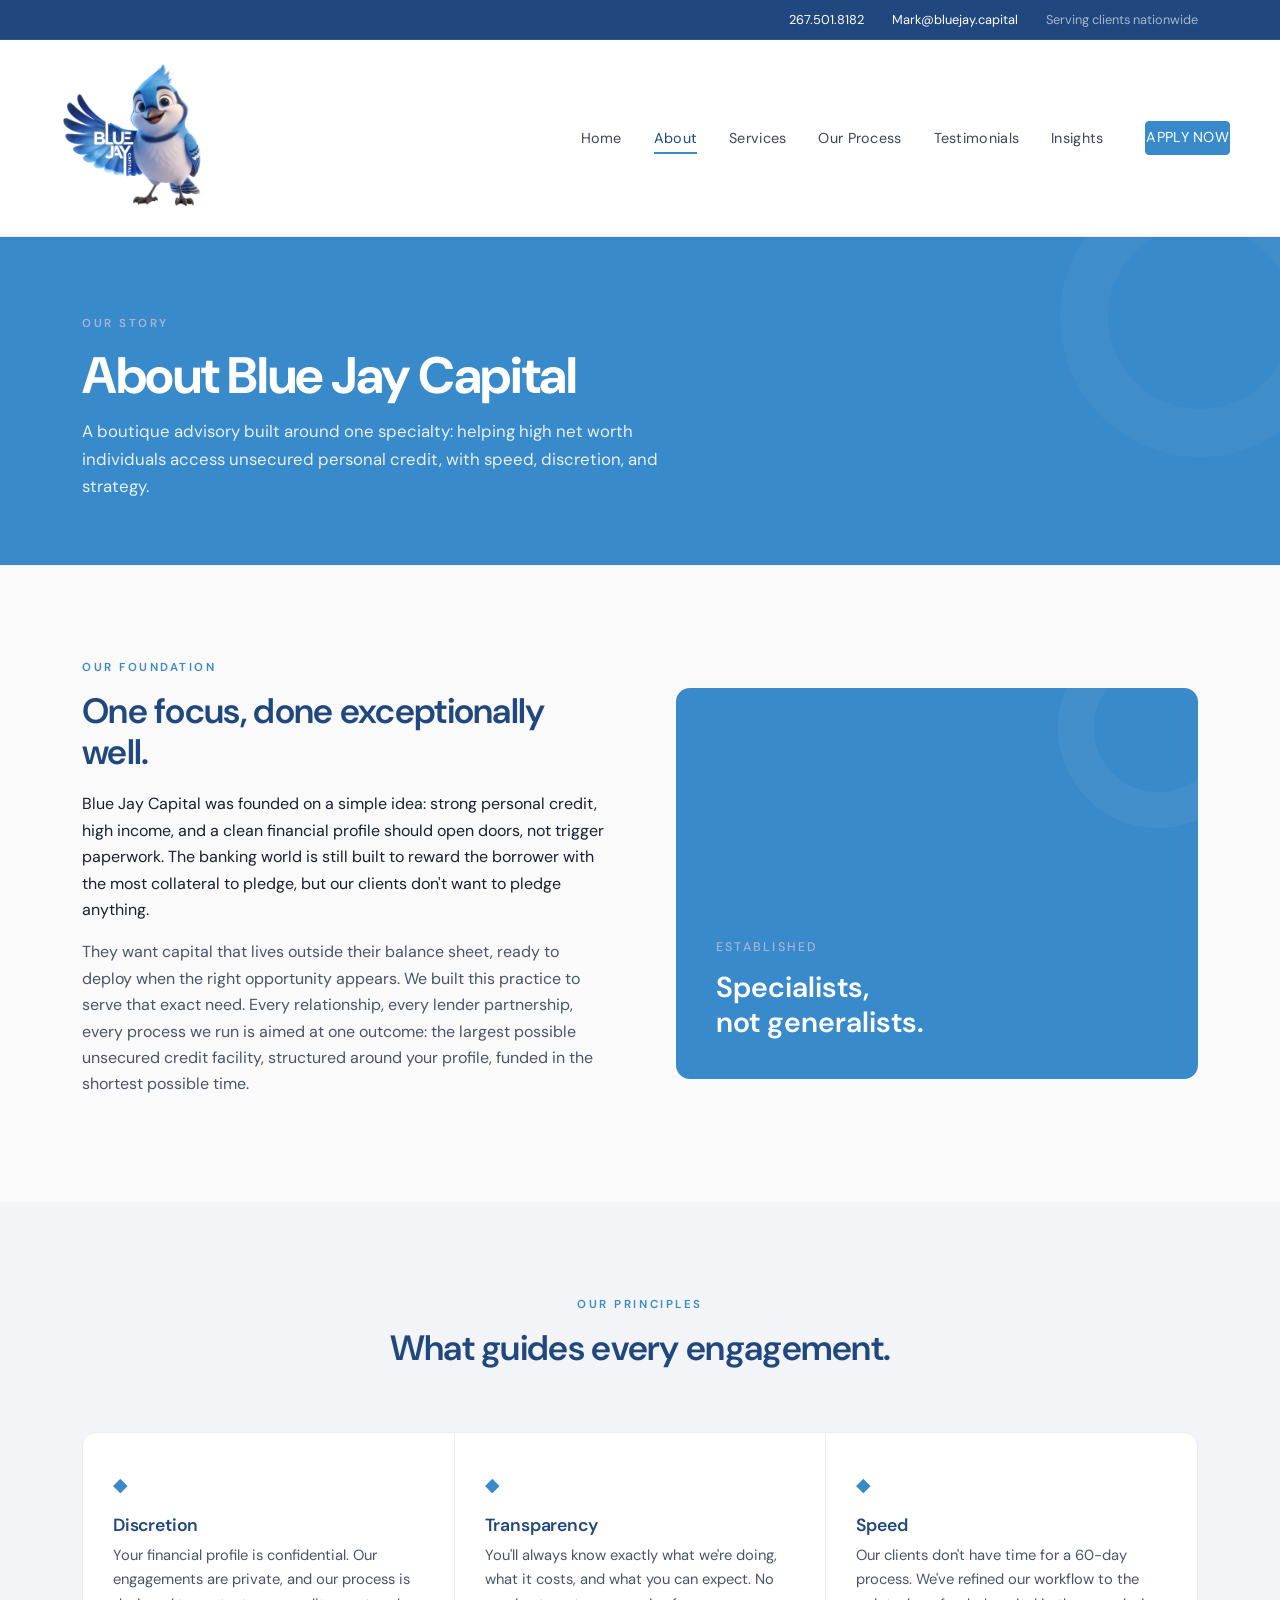
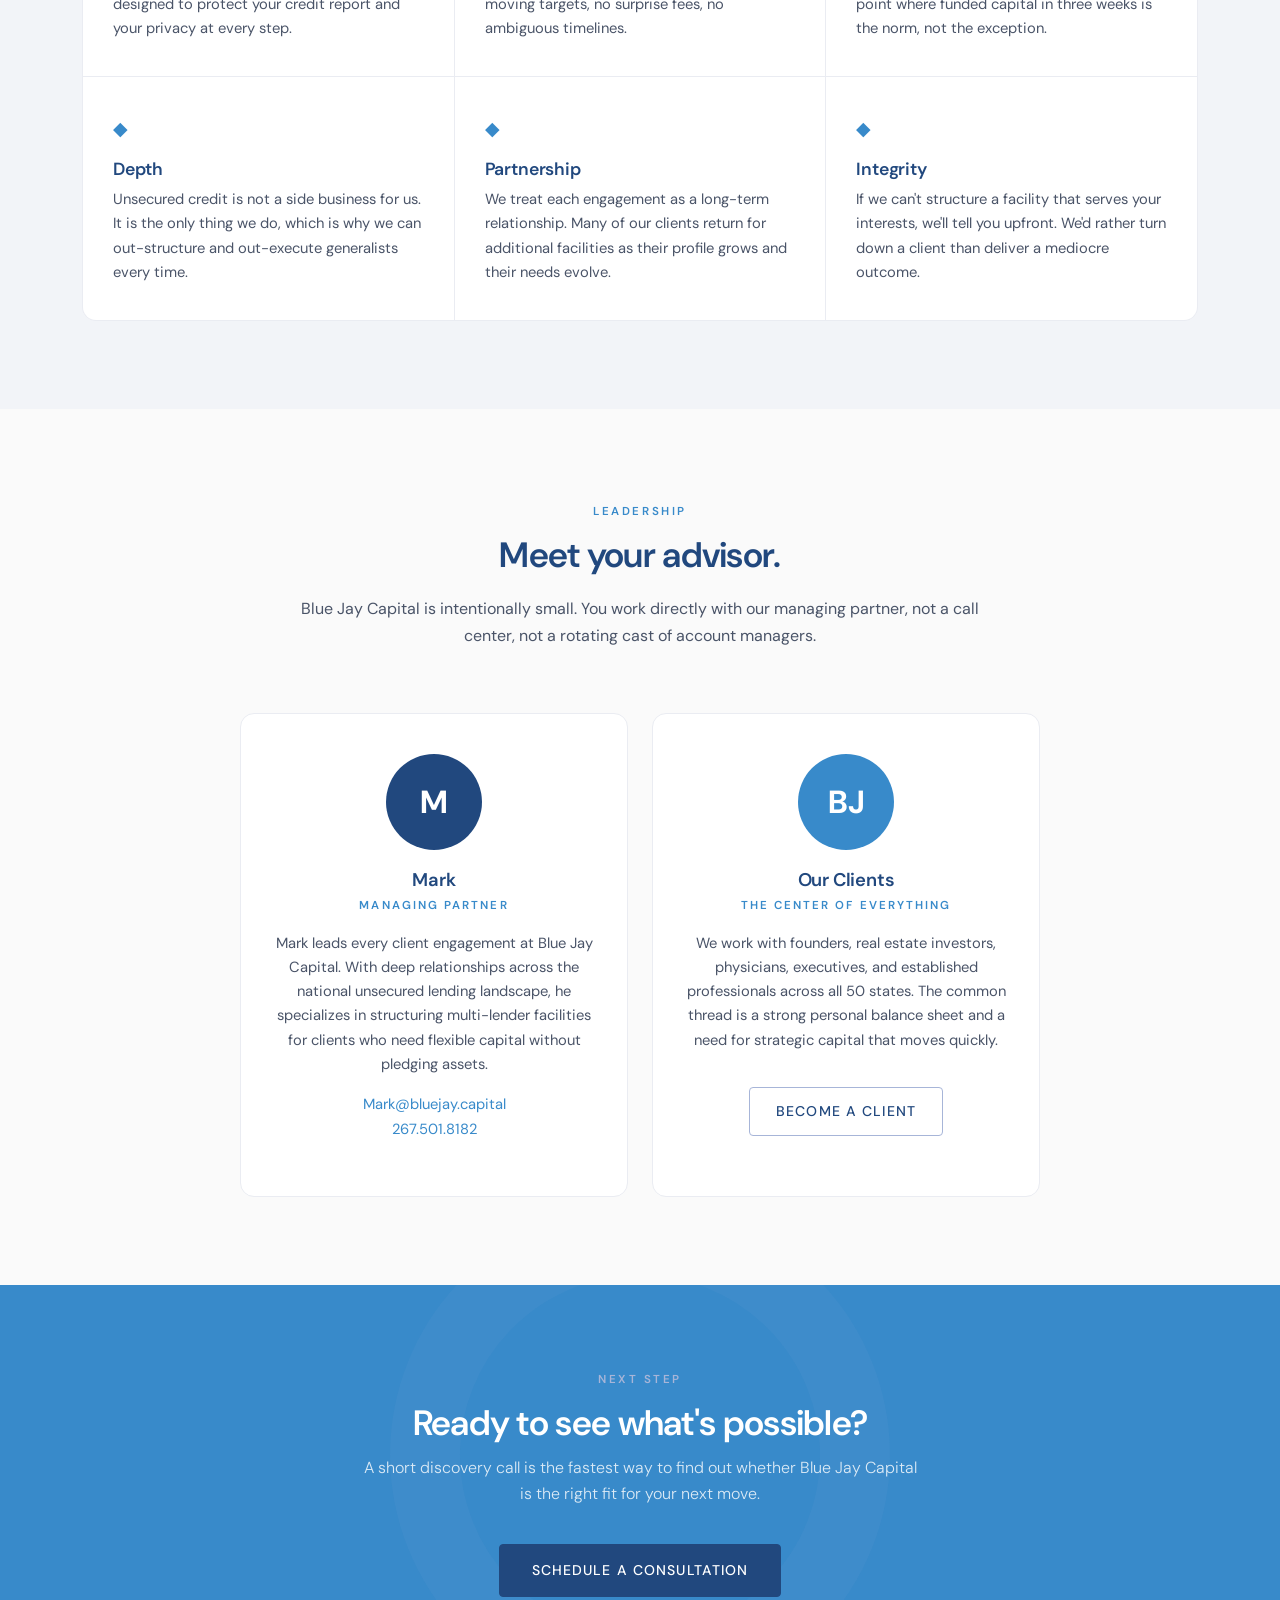
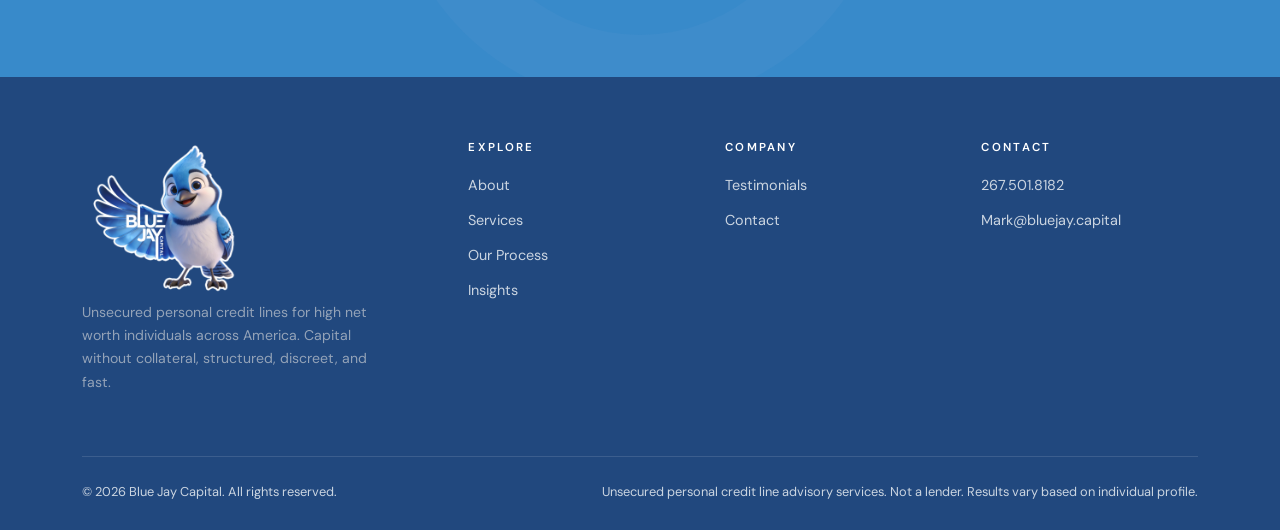
==== about.html @ 5b123236 "Add files via upload" ====
<!DOCTYPE html>
<html lang="en">
<head>
  <meta charset="UTF-8" />
  <meta name="viewport" content="width=device-width, initial-scale=1.0" />
  <title>About Blue Jay Capital | Unsecured Credit Line Specialists</title>
  <meta name="description" content="Blue Jay Capital is a boutique advisory focused exclusively on helping high net worth individuals access unsecured personal credit lines across America." />
  <link href="https://fonts.googleapis.com/css2?family=DM+Sans:wght@300;400;500;600;700&display=swap" rel="stylesheet" />
  <link rel="stylesheet" href="css/styles.css" />
</head>
<body>

  <div class="topbar">
    <div class="container">
      <a href="tel:+12675018182">267.501.8182</a>
      <a href="mailto:Mark@bluejay.capital">Mark@bluejay.capital</a>
      <span>Serving clients nationwide</span>
    </div>
  </div>

  <header class="site-header">
    <div class="container nav-wrap">
      <a class="brand" href="index.html" aria-label="Blue Jay Capital home">
        <img src="images/logo.svg" alt="Blue Jay Capital" style="height:160px; width:auto;" />
      </a>
      <button class="nav-toggle" aria-label="Toggle menu" aria-controls="nav-links" aria-expanded="false">
        <span></span><span></span><span></span>
      </button>
      <ul class="nav-links" id="nav-links">
        <li><a href="index.html">Home</a></li>
        <li><a href="about.html">About</a></li>
        <li><a href="services.html">Services</a></li>
        <li><a href="process.html">Our Process</a></li>
        <li><a href="testimonials.html">Testimonials</a></li>
        <li><a href="insights.html">Insights</a></li>
        <li class="nav-cta"><a href="contact.html" class="btn btn-primary">Apply Now</a></li>
      </ul>
    </div>
  </header>

  <section class="page-hero">
    <div class="container">
      <div class="page-hero-inner">
        <span class="eyebrow" style="color:var(--blue-pale);">Our Story</span>
        <h1>About Blue Jay Capital</h1>
        <p>A boutique advisory built around one specialty: helping high net worth individuals access unsecured personal credit, with speed, discretion, and strategy.</p>
      </div>
    </div>
  </section>

  <!-- STORY -->
  <section>
    <div class="container">
      <div class="split reveal">
        <div>
          <span class="eyebrow">Our Foundation</span>
          <h2>One focus, done exceptionally well.</h2>
          <p>Blue Jay Capital was founded on a simple idea: strong personal credit, high income, and a clean financial profile should open doors, not trigger paperwork. The banking world is still built to reward the borrower with the most collateral to pledge, but our clients don't want to pledge anything.</p>
          <p style="color:var(--text-soft);">They want capital that lives outside their balance sheet, ready to deploy when the right opportunity appears. We built this practice to serve that exact need. Every relationship, every lender partnership, every process we run is aimed at one outcome: the largest possible unsecured credit facility, structured around your profile, funded in the shortest possible time.</p>
        </div>
        <div class="feature-panel">
          <span class="feature-panel-sub">Established</span>
          <span class="feature-panel-label">Specialists,<br/>not generalists.</span>
        </div>
      </div>
    </div>
  </section>

  <!-- PRINCIPLES -->
  <section class="bg-soft">
    <div class="container">
      <div class="section-head reveal">
        <span class="eyebrow">Our Principles</span>
        <h2>What guides every engagement.</h2>
      </div>
      <div class="principles reveal">
        <div class="principle">
          <span class="principle-icon">◆</span>
          <h3>Discretion</h3>
          <p>Your financial profile is confidential. Our engagements are private, and our process is designed to protect your credit report and your privacy at every step.</p>
        </div>
        <div class="principle">
          <span class="principle-icon">◆</span>
          <h3>Transparency</h3>
          <p>You'll always know exactly what we're doing, what it costs, and what you can expect. No moving targets, no surprise fees, no ambiguous timelines.</p>
        </div>
        <div class="principle">
          <span class="principle-icon">◆</span>
          <h3>Speed</h3>
          <p>Our clients don't have time for a 60-day process. We've refined our workflow to the point where funded capital in three weeks is the norm, not the exception.</p>
        </div>
        <div class="principle">
          <span class="principle-icon">◆</span>
          <h3>Depth</h3>
          <p>Unsecured credit is not a side business for us. It is the only thing we do, which is why we can out-structure and out-execute generalists every time.</p>
        </div>
        <div class="principle">
          <span class="principle-icon">◆</span>
          <h3>Partnership</h3>
          <p>We treat each engagement as a long-term relationship. Many of our clients return for additional facilities as their profile grows and their needs evolve.</p>
        </div>
        <div class="principle">
          <span class="principle-icon">◆</span>
          <h3>Integrity</h3>
          <p>If we can't structure a facility that serves your interests, we'll tell you upfront. We'd rather turn down a client than deliver a mediocre outcome.</p>
        </div>
      </div>
    </div>
  </section>

  <!-- LEADERSHIP -->
  <section>
    <div class="container">
      <div class="section-head reveal">
        <span class="eyebrow">Leadership</span>
        <h2>Meet your advisor.</h2>
        <p>Blue Jay Capital is intentionally small. You work directly with our managing partner, not a call center, not a rotating cast of account managers.</p>
      </div>
      <div class="grid grid-2 reveal" style="max-width: 800px; margin: 0 auto;">
        <div class="team-card">
          <div class="avatar">M</div>
          <h3>Mark</h3>
          <span class="title">Managing Partner</span>
          <p>Mark leads every client engagement at Blue Jay Capital. With deep relationships across the national unsecured lending landscape, he specializes in structuring multi-lender facilities for clients who need flexible capital without pledging assets.</p>
          <p style="margin-top: 16px;"><a href="mailto:Mark@bluejay.capital">Mark@bluejay.capital</a><br /><a href="tel:+12675018182">267.501.8182</a></p>
        </div>
        <div class="team-card">
          <div class="avatar" style="background: var(--blue-mid);">BJ</div>
          <h3>Our Clients</h3>
          <span class="title">The Center of Everything</span>
          <p>We work with founders, real estate investors, physicians, executives, and established professionals across all 50 states. The common thread is a strong personal balance sheet and a need for strategic capital that moves quickly.</p>
          <p style="margin-top: auto; padding-top: 20px;"><a href="contact.html" class="btn btn-outline">Become a Client</a></p>
        </div>
      </div>
    </div>
  </section>

  <section class="cta-banner">
    <div class="cta-banner-inner">
      <span class="eyebrow" style="color: var(--blue-pale);">Next Step</span>
      <h2>Ready to see what's possible?</h2>
      <p>A short discovery call is the fastest way to find out whether Blue Jay Capital is the right fit for your next move.</p>
      <a href="contact.html" class="btn btn-primary">Schedule a Consultation</a>
    </div>
  </section>

  <footer class="site-footer">
    <div class="container">
      <div class="footer-grid">
        <div class="footer-brand">
          <a class="brand" href="index.html">
            <img src="images/logo.svg" alt="Blue Jay Capital" style="height:160px; width:auto;" />
          </a>
          <p>Unsecured personal credit lines for high net worth individuals across America. Capital without collateral, structured, discreet, and fast.</p>
        </div>
        <div><h4>Explore</h4><ul><li><a href="about.html">About</a></li><li><a href="services.html">Services</a></li><li><a href="process.html">Our Process</a></li><li><a href="insights.html">Insights</a></li></ul></div>
        <div><h4>Company</h4><ul><li><a href="testimonials.html">Testimonials</a></li><li><a href="contact.html">Contact</a></li></ul></div>
        <div><h4>Contact</h4><ul><li><a href="tel:+12675018182">267.501.8182</a></li><li><a href="mailto:Mark@bluejay.capital">Mark@bluejay.capital</a></li></ul></div>
      </div>
      <div class="footer-bottom">
        <span>&copy; <span id="year">2026</span> Blue Jay Capital. All rights reserved.</span>
        <span>Unsecured personal credit line advisory services. Not a lender. Results vary based on individual profile.</span>
      </div>
    </div>
  </footer>

  <script src="js/main.js"></script>
</body>
</html>
---- css/styles.css ----
/* ==========================================================================
   Blue Jay Capital — Site Stylesheet
   Palette: #388aca · #21487e · #a7b5d8 · #635a6c · #c7b7ba
   Aesthetic: Refined & understated, no gradients, quiet authority
   ========================================================================== */

@import url('https://fonts.googleapis.com/css2?family=DM+Sans:wght@300;400;500;600;700&display=swap');

:root {
  --blue-mid:    #388aca;
  --blue-deep:   #21487e;
  --blue-pale:   #a7b5d8;
  --plum:        #635a6c;
  --blush:       #c7b7ba;

  /* functional roles */
  --bg:          #fafafa;
  --bg-soft:     #f2f4f8;
  --bg-rule:     #e8ecf3;
  --surface:     #ffffff;
  --navy:        #21487e;
  --text:        #1a1f2e;
  --text-mid:    #3d4455;
  --text-soft:   #4a5468;
  --text-pale:   #8f8696;
  --border:      #dde2ec;
  --border-soft: #eaecf2;

  --radius-sm:   4px;
  --radius:      8px;
  --radius-lg:   14px;

  --shadow-xs:   0 1px 3px rgba(33,72,126,0.06);
  --shadow-sm:   0 2px 8px rgba(33,72,126,0.08);
  --shadow-md:   0 8px 28px rgba(33,72,126,0.11);
  --shadow-lg:   0 20px 60px rgba(33,72,126,0.13);

  --max:         1180px;
  --font-head:   'DM Sans', 'Helvetica Neue', Arial, sans-serif;
  --font-body:   'DM Sans', 'Helvetica Neue', Arial, sans-serif;

  --transition:  0.22s ease;
}

/* ---------- Reset & Base ---------- */
*, *::before, *::after { box-sizing: border-box; }

html { scroll-behavior: smooth; font-size: 16px; }

body {
  margin: 0;
  font-family: var(--font-body);
  color: var(--text);
  background: var(--bg);
  line-height: 1.65;
  -webkit-font-smoothing: antialiased;
}

img { max-width: 100%; display: block; }

a {
  color: var(--blue-mid);
  text-decoration: none;
  transition: color var(--transition);
}
a:hover { color: var(--blue-deep); }

h1, h2, h3, h4 {
  font-family: var(--font-head);
  color: var(--navy);
  line-height: 1.15;
  margin: 0 0 .55em;
  letter-spacing: -0.01em;
  font-weight: 600;
}

h1 { font-size: clamp(2rem, 4.2vw, 3.2rem); font-weight: 700; letter-spacing: -0.025em; }
h2 { font-size: clamp(1.5rem, 2.8vw, 2.2rem); letter-spacing: -0.02em; }
h3 { font-size: 1.15rem; font-weight: 600; }
h4 { font-size: 1rem; font-weight: 600; }

p { margin: 0 0 1em; }

.container {
  max-width: var(--max);
  margin: 0 auto;
  padding: 0 32px;
}

/* ---------- Brand logo ---------- */
.brand {
  display: flex;
  align-items: center;
  text-decoration: none;
  flex-shrink: 0;
}
.brand img {
  display: block;
  height: 160px;
  width: auto;
}

/* ---------- Buttons ---------- */
.btn {
  display: inline-flex;
  align-items: center;
  gap: 8px;
  padding: 12px 26px;
  border-radius: var(--radius-sm);
  font-family: var(--font-body);
  font-weight: 500;
  font-size: 0.88rem;
  letter-spacing: 0.08em;
  text-transform: uppercase;
  cursor: pointer;
  transition: all var(--transition);
  border: 1.5px solid transparent;
  white-space: nowrap;
}

.btn-primary {
  background: var(--blue-mid);
  color: #ffffff !important;
  border-color: var(--blue-mid);
  padding: 14px 32px;
}
.btn-primary:hover {
  background: var(--blue-deep);
  border-color: var(--blue-deep);
  color: #ffffff !important;
  transform: translateY(-1px);
  box-shadow: var(--shadow-md);
}

.btn-ghost {
  background: transparent;
  color: #fff;
  border-color: rgba(255,255,255,0.45);
}
.btn-ghost:hover {
  background: rgba(255,255,255,0.1);
  border-color: rgba(255,255,255,0.8);
  color: #fff;
}

.btn-outline {
  background: transparent;
  color: var(--blue-deep);
  border-color: var(--blue-pale);
}
.btn-outline:hover {
  background: var(--blue-deep);
  border-color: var(--blue-deep);
  color: #fff;
  box-shadow: var(--shadow-sm);
}

.btn-muted {
  background: var(--bg-soft);
  color: var(--text-mid);
  border-color: var(--border);
}
.btn-muted:hover {
  background: var(--border);
  color: var(--navy);
}

/* ---------- Eyebrow ---------- */
.eyebrow {
  display: inline-block;
  font-family: var(--font-body);
  font-size: 0.72rem;
  font-weight: 600;
  letter-spacing: 0.22em;
  text-transform: uppercase;
  color: var(--blue-mid);
  margin-bottom: 14px;
}

/* ---------- Top bar ---------- */
.topbar {
  background: var(--blue-deep);
  color: var(--blue-pale);
  font-size: 0.8rem;
  padding: 9px 0;
  border-bottom: 1px solid rgba(255,255,255,0.08);
}
.topbar .container {
  display: flex;
  justify-content: flex-end;
  gap: 28px;
  flex-wrap: wrap;
  align-items: center;
}
.topbar a { color: #ffffff; transition: color var(--transition); }
.topbar a:hover { color: var(--blue-pale); }
.topbar span { color: rgba(255,255,255,0.6); }

/* ---------- Header / Nav ---------- */
.site-header {
  position: sticky;
  top: 0;
  z-index: 100;
  background: var(--surface);
  border-bottom: 1px solid var(--border-soft);
  box-shadow: var(--shadow-xs);
}

.nav-wrap {
  display: flex;
  align-items: center;
  justify-content: space-between;
  padding: 18px 0;
}

.nav-links {
  display: flex;
  align-items: center;
  gap: 32px;
  list-style: none;
  padding: 0;
  margin: 0;
}

.nav-links a {
  color: var(--text-mid);
  font-family: var(--font-body);
  font-weight: 400;
  font-size: 0.9rem;
  letter-spacing: 0.02em;
  padding: 4px 0;
  position: relative;
  transition: color var(--transition);
}
.nav-links a::after {
  content: '';
  position: absolute;
  left: 0; right: 0; bottom: -3px;
  height: 1.5px;
  background: var(--blue-mid);
  transform: scaleX(0);
  transform-origin: left;
  transition: transform var(--transition);
}
.nav-links a:hover,
.nav-links a.active { color: var(--navy); }
.nav-links a:hover::after,
.nav-links a.active::after { transform: scaleX(1); }

.nav-cta { margin-left: 10px; }
.nav-cta .btn-primary,
.nav-cta .btn-primary:hover,
.nav-cta .btn-primary:visited,
.nav-cta .btn-primary:active {
  color: #ffffff !important;
}

.nav-toggle {
  display: none;
  background: none;
  border: 0;
  cursor: pointer;
  padding: 8px;
}
.nav-toggle span {
  display: block;
  width: 24px;
  height: 1.5px;
  background: var(--navy);
  margin: 6px 0;
  transition: transform var(--transition), opacity var(--transition);
}

/* ---------- Hero ---------- */
.hero {
  background: var(--blue-mid);
  color: #fff;
  padding: 120px 0 140px;
  position: relative;
  overflow: hidden;
}

/* Subtle geometric accent — no gradient */
.hero::before {
  content: '';
  position: absolute;
  top: -80px; right: -80px;
  width: 420px; height: 420px;
  border: 60px solid rgba(167,181,216,0.06);
  border-radius: 50%;
  pointer-events: none;
}
.hero::after {
  content: '';
  position: absolute;
  bottom: -100px; right: 200px;
  width: 240px; height: 240px;
  border: 40px solid rgba(167,181,216,0.05);
  border-radius: 50%;
  pointer-events: none;
}

.hero-inner {
  position: relative;
  z-index: 1;
  max-width: 760px;
}

.hero-eyebrow {
  display: inline-flex;
  align-items: center;
  gap: 10px;
  font-family: var(--font-body);
  font-size: 0.72rem;
  font-weight: 600;
  letter-spacing: 0.22em;
  text-transform: uppercase;
  color: var(--blue-pale);
  margin-bottom: 28px;
}
.hero-eyebrow::before {
  content: '';
  display: block;
  width: 24px;
  height: 1px;
  background: var(--blue-pale);
}

.hero h1 {
  color: #fff;
  margin-bottom: 24px;
  max-width: 680px;
}

.hero .lead {
  font-size: 1.1rem;
  color: rgba(255,255,255,0.92);
  max-width: 580px;
  line-height: 1.7;
  margin-bottom: 44px;
  font-weight: 400;
}

.hero-ctas { display: flex; gap: 14px; flex-wrap: wrap; }

/* ---------- Page Hero (inner pages) ---------- */
.page-hero {
  background: var(--blue-mid);
  color: #fff;
  padding: 72px 0 64px;
  position: relative;
  overflow: hidden;
}
.page-hero::before {
  content: '';
  position: absolute;
  top: -60px; right: -60px;
  width: 280px; height: 280px;
  border: 48px solid rgba(167,181,216,0.07);
  border-radius: 50%;
  pointer-events: none;
}
.page-hero-inner { position: relative; z-index: 1; }
.page-hero h1 { color: #fff; margin-bottom: 12px; }
.page-hero p {
  color: rgba(255,255,255,0.88);
  max-width: 620px;
  margin: 0;
  font-size: 1.05rem;
  font-weight: 400;
}

/* ---------- Sections ---------- */
section { padding: 88px 0; }

.section-head {
  max-width: 680px;
  margin: 0 auto 64px;
  text-align: center;
}
.section-head p {
  color: var(--text-soft);
  font-size: 1rem;
  line-height: 1.7;
  margin-top: 14px;
  margin-bottom: 0;
}

.bg-soft { background: var(--bg-soft); }
.bg-rule { background: var(--bg-rule); }

/* navy section */
.bg-navy {
  background: var(--navy);
}
.bg-navy h2, .bg-navy h3 { color: #fff; }
.bg-navy p { color: var(--blue-pale); }

/* ---------- Divider ---------- */
.divider {
  width: 48px;
  height: 2px;
  background: var(--blue-mid);
  margin: 20px auto 0;
}
.divider-left { margin-left: 0; }

/* ---------- Stats ---------- */
.stats {
  display: grid;
  grid-template-columns: repeat(4, 1fr);
  gap: 0;
}
.stat {
  padding: 44px 32px;
  text-align: center;
  border-right: 1px solid rgba(167,181,216,0.15);
  transition: background var(--transition);
}
.stat:last-child { border-right: 0; }
.stat:hover { background: rgba(255,255,255,0.03); }

.stat .num {
  font-family: var(--font-head);
  font-weight: 700;
  color: var(--blue-mid);
  font-size: 3rem;
  line-height: 1;
  display: block;
  margin-bottom: 8px;
  letter-spacing: -0.02em;
}
.stat .label {
  font-size: 0.75rem;
  font-weight: 500;
  color: var(--blue-pale);
  text-transform: uppercase;
  letter-spacing: 0.18em;
}

/* ---------- Cards ---------- */
.grid {
  display: grid;
  gap: 24px;
}
.grid-3 { grid-template-columns: repeat(3, 1fr); }
.grid-2 { grid-template-columns: repeat(2, 1fr); }

.card {
  background: var(--surface);
  border: 1px solid var(--border-soft);
  border-radius: var(--radius);
  padding: 36px 32px;
  transition: border-color var(--transition), box-shadow var(--transition), transform var(--transition);
  position: relative;
}
.card::before {
  content: '';
  position: absolute;
  top: 0; left: 0;
  width: 3px; height: 0;
  background: var(--blue-mid);
  border-radius: var(--radius) 0 0 var(--radius);
  transition: height var(--transition);
}
.card:hover {
  border-color: var(--blue-pale);
  box-shadow: var(--shadow-md);
  transform: translateY(-2px);
}
.card:hover::before { height: 100%; }

.card .icon {
  width: 44px; height: 44px;
  background: rgba(56,138,202,0.1);
  border: 1px solid rgba(56,138,202,0.2);
  border-radius: var(--radius-sm);
  display: flex;
  align-items: center;
  justify-content: center;
  margin-bottom: 20px;
  font-weight: 700;
  font-size: 1.1rem;
  font-family: var(--font-head);
  color: var(--blue-mid);
}

.card h3 { margin-bottom: 10px; font-size: 1.15rem; }
.card p { color: var(--text-soft); margin-bottom: 0; font-size: 0.95rem; line-height: 1.65; }

/* ---------- Split / Feature ---------- */
.split {
  display: grid;
  grid-template-columns: 1fr 1fr;
  gap: 72px;
  align-items: center;
}
.split.reverse { direction: rtl; }
.split.reverse > * { direction: ltr; }

.split ul { padding: 0; list-style: none; margin: 20px 0 0; }
.split li {
  padding: 13px 0 13px 28px;
  position: relative;
  border-bottom: 1px solid var(--border-soft);
  font-size: 0.95rem;
  color: var(--text-mid);
}
.split li:first-child { border-top: 1px solid var(--border-soft); }
.split li::before {
  content: '';
  position: absolute;
  left: 0; top: 50%;
  transform: translateY(-50%);
  width: 6px; height: 6px;
  border-radius: 50%;
  background: var(--blue-mid);
}

.feature-panel {
  background: var(--blue-mid);
  border-radius: var(--radius-lg);
  aspect-ratio: 4/3;
  display: flex;
  flex-direction: column;
  align-items: flex-start;
  justify-content: flex-end;
  padding: 40px;
  position: relative;
  overflow: hidden;
}
.feature-panel::before {
  content: '';
  position: absolute;
  top: -60px; right: -60px;
  width: 200px; height: 200px;
  border: 36px solid rgba(167,181,216,0.1);
  border-radius: 50%;
}
.feature-panel-label {
  font-family: var(--font-head);
  font-size: 1.8rem;
  font-weight: 600;
  color: #fff;
  line-height: 1.2;
  position: relative;
  z-index: 1;
}
.feature-panel-sub {
  font-size: 0.78rem;
  font-weight: 500;
  letter-spacing: 0.18em;
  text-transform: uppercase;
  color: var(--blue-pale);
  margin-bottom: 12px;
  position: relative;
  z-index: 1;
}

/* ---------- Process Steps ---------- */
.steps {
  display: grid;
  grid-template-columns: repeat(4, 1fr);
  gap: 0;
  border: 1px solid var(--border-soft);
  border-radius: var(--radius-lg);
  overflow: hidden;
}

.step {
  padding: 36px 28px;
  border-right: 1px solid var(--border-soft);
  background: var(--surface);
  position: relative;
  transition: background var(--transition);
}
.step:last-child { border-right: 0; }
.step:hover { background: var(--bg-soft); }

.step-num {
  font-family: var(--font-head);
  font-weight: 700;
  font-size: 3rem;
  color: var(--border);
  line-height: 1;
  display: block;
  margin-bottom: 16px;
  transition: color var(--transition);
}
.step:hover .step-num { color: var(--blue-mid); }

.step h3 { margin-bottom: 8px; font-size: 1.05rem; }
.step p { font-size: 0.9rem; color: var(--text-soft); margin: 0; line-height: 1.6; }

/* ---------- Testimonials ---------- */
.testimonial {
  background: var(--surface);
  border-radius: var(--radius);
  padding: 36px;
  border: 1px solid var(--border-soft);
  transition: border-color var(--transition), box-shadow var(--transition);
  display: flex;
  flex-direction: column;
}
.testimonial:hover {
  border-color: var(--blue-pale);
  box-shadow: var(--shadow-sm);
}

.testimonial-quote {
  font-size: 2rem;
  color: var(--blue-mid);
  font-weight: 700;
  line-height: 1;
  margin-bottom: 8px;
  display: block;
  opacity: 0.6;
}

.testimonial blockquote {
  margin: 0 0 24px;
  font-size: 0.97rem;
  color: var(--text-mid);
  font-style: italic;
  line-height: 1.7;
  flex: 1;
}

.testimonial cite {
  font-style: normal;
  font-family: var(--font-body);
  font-weight: 600;
  font-size: 0.88rem;
  color: var(--navy);
  display: flex;
  align-items: center;
  gap: 10px;
}
.testimonial cite::before {
  content: '';
  display: block;
  width: 20px;
  height: 1.5px;
  background: var(--blue-mid);
  flex-shrink: 0;
}

.testimonial .role {
  display: block;
  font-size: 0.78rem;
  color: var(--text-pale);
  font-weight: 400;
  margin-top: 3px;
}

/* ---------- CTA Banner ---------- */
.cta-banner {
  background: var(--blue-mid);
  color: #fff;
  text-align: center;
  padding: 80px 32px;
  position: relative;
  overflow: hidden;
}
.cta-banner::before {
  content: '';
  position: absolute;
  top: -80px; left: 50%;
  transform: translateX(-50%);
  width: 500px; height: 500px;
  border: 70px solid rgba(167,181,216,0.05);
  border-radius: 50%;
  pointer-events: none;
}
.cta-banner-inner { position: relative; z-index: 1; }
.cta-banner h2 { color: #fff; margin-bottom: 12px; }
.cta-banner p {
  color: rgba(255,255,255,0.82);
  margin-bottom: 36px;
  max-width: 560px;
  margin-left: auto;
  margin-right: auto;
  font-weight: 300;
  font-size: 1rem;
}
.cta-banner .btn-primary {
  background: var(--blue-deep);
  border-color: var(--blue-deep);
  color: #fff;
}
.cta-banner .btn-primary:hover {
  background: #1a3a6e;
  border-color: #1a3a6e;
}

/* ---------- Contact ---------- */
.contact-grid {
  display: grid;
  grid-template-columns: 1.1fr 1fr;
  gap: 64px;
  align-items: start;
}

.contact-info h3 { margin-top: 0; margin-bottom: 16px; }
.contact-info > p { color: var(--text-soft); margin-bottom: 28px; font-size: 0.95rem; }

.contact-info ul { list-style: none; padding: 0; margin: 0 0 24px; }
.contact-info li {
  padding: 16px 0;
  border-bottom: 1px solid var(--border-soft);
  display: grid;
  grid-template-columns: 90px 1fr;
  gap: 12px;
  align-items: start;
  font-size: 0.95rem;
}
.contact-info li:first-child { border-top: 1px solid var(--border-soft); }
.contact-info .label {
  font-family: var(--font-body);
  font-weight: 600;
  color: var(--text-soft);
  font-size: 0.72rem;
  letter-spacing: 0.15em;
  text-transform: uppercase;
  padding-top: 2px;
}

.contact-highlight {
  padding: 20px 22px;
  background: var(--bg-soft);
  border-radius: var(--radius);
  border: 1px solid var(--border-soft);
  font-size: 0.9rem;
  color: var(--text-mid);
  line-height: 1.6;
}
.contact-highlight strong { color: var(--navy); }

form.contact-form {
  background: var(--surface);
  padding: 40px;
  border-radius: var(--radius-lg);
  border: 1px solid var(--border-soft);
  box-shadow: var(--shadow-sm);
}

.form-title {
  font-family: var(--font-head);
  font-size: 1.4rem;
  font-weight: 600;
  color: var(--navy);
  margin-bottom: 28px;
  padding-bottom: 20px;
  border-bottom: 1px solid var(--border-soft);
}

.contact-form .field {
  display: flex;
  flex-direction: column;
  margin-bottom: 20px;
}
.contact-form label {
  font-weight: 500;
  font-size: 0.8rem;
  letter-spacing: 0.08em;
  text-transform: uppercase;
  color: var(--text-mid);
  margin-bottom: 7px;
}
.contact-form input,
.contact-form select,
.contact-form textarea {
  border: 1px solid var(--border);
  background: var(--bg-soft);
  padding: 11px 14px;
  border-radius: var(--radius-sm);
  font-family: var(--font-body);
  font-size: 0.95rem;
  color: var(--text);
  transition: border-color var(--transition), box-shadow var(--transition), background var(--transition);
  appearance: none;
}
.contact-form input:focus,
.contact-form select:focus,
.contact-form textarea:focus {
  outline: none;
  border-color: var(--blue-mid);
  background: #fff;
  box-shadow: 0 0 0 3px rgba(56,138,202,0.1);
}
.contact-form textarea { resize: vertical; min-height: 110px; }

.form-row {
  display: grid;
  grid-template-columns: 1fr 1fr;
  gap: 16px;
}

/* ---------- Insights / Posts ---------- */
.posts {
  display: grid;
  grid-template-columns: repeat(3, 1fr);
  gap: 24px;
}

.post {
  background: var(--surface);
  border: 1px solid var(--border-soft);
  border-radius: var(--radius);
  overflow: hidden;
  display: flex;
  flex-direction: column;
  transition: border-color var(--transition), box-shadow var(--transition), transform var(--transition);
  cursor: default;
}
.post:hover {
  border-color: var(--blue-pale);
  box-shadow: var(--shadow-md);
  transform: translateY(-2px);
}

.post .cover {
  aspect-ratio: 16/9;
  background: var(--blue-deep);
  color: var(--blue-pale);
  display: flex;
  align-items: flex-end;
  padding: 20px;
  font-family: var(--font-body);
  font-weight: 500;
  font-size: 0.68rem;
  letter-spacing: 0.2em;
  text-transform: uppercase;
  position: relative;
  overflow: hidden;
}
.post .cover::after {
  content: '';
  position: absolute;
  top: -40px; right: -40px;
  width: 120px; height: 120px;
  border: 22px solid rgba(167,181,216,0.1);
  border-radius: 50%;
}

.post .body { padding: 28px; flex: 1; display: flex; flex-direction: column; }
.post h3 { font-size: 1.1rem; margin-bottom: 10px; line-height: 1.3; }
.post p { color: var(--text-soft); flex: 1; font-size: 0.92rem; line-height: 1.65; }
.post .meta {
  font-size: 0.68rem;
  font-weight: 600;
  color: var(--blue-mid);
  letter-spacing: 0.15em;
  text-transform: uppercase;
  margin-bottom: 10px;
}

/* ---------- Team Cards ---------- */
.team-card {
  text-align: center;
  background: var(--surface);
  padding: 40px 32px;
  border-radius: var(--radius-lg);
  border: 1px solid var(--border-soft);
  transition: border-color var(--transition), box-shadow var(--transition);
}
.team-card:hover {
  border-color: var(--blue-pale);
  box-shadow: var(--shadow-md);
}

.avatar {
  width: 96px; height: 96px;
  margin: 0 auto 20px;
  border-radius: 50%;
  background: var(--blue-deep);
  display: flex;
  align-items: center;
  justify-content: center;
  color: #fff;
  font-family: var(--font-head);
  font-weight: 700;
  font-size: 2rem;
}

.team-card h3 { margin-bottom: 4px; }
.team-card .title {
  display: block;
  color: var(--blue-mid);
  font-size: 0.72rem;
  font-weight: 600;
  letter-spacing: 0.18em;
  text-transform: uppercase;
  margin-bottom: 16px;
}
.team-card p { color: var(--text-soft); font-size: 0.92rem; }

/* ---------- Principles cards (about) ---------- */
.principles {
  display: grid;
  grid-template-columns: repeat(3, 1fr);
  gap: 1px;
  background: var(--border-soft);
  border: 1px solid var(--border-soft);
  border-radius: var(--radius-lg);
  overflow: hidden;
}
.principle {
  background: var(--surface);
  padding: 36px 30px;
  transition: background var(--transition);
}
.principle:hover { background: var(--bg-soft); }
.principle-icon {
  font-size: 1.2rem;
  color: var(--blue-mid);
  margin-bottom: 14px;
  display: block;
}
.principle h3 { font-size: 1.1rem; margin-bottom: 8px; }
.principle p { font-size: 0.92rem; color: var(--text-soft); margin: 0; line-height: 1.65; }

/* ---------- Process deep-dive ---------- */
.process-detail {
  display: grid;
  grid-template-columns: 80px 1fr;
  gap: 32px;
  padding: 44px 0;
  border-bottom: 1px solid var(--border-soft);
  align-items: start;
}
.process-detail:last-child { border-bottom: 0; }

.process-num {
  font-family: var(--font-head);
  font-size: 3.5rem;
  font-weight: 700;
  color: var(--border);
  line-height: 1;
  text-align: right;
}

.process-content h3 { margin-bottom: 10px; }
.process-content p { color: var(--text-soft); font-size: 0.95rem; line-height: 1.7; margin-bottom: 12px; }
.process-content p:last-child { margin-bottom: 0; }

.process-outcome {
  margin-top: 16px;
  padding: 14px 18px;
  background: var(--bg-soft);
  border-left: 3px solid var(--blue-mid);
  border-radius: 0 var(--radius-sm) var(--radius-sm) 0;
  font-size: 0.88rem;
  color: var(--text-mid);
}
.process-outcome strong { color: var(--navy); }

/* ---------- Timeline cards ---------- */
.timeline-cards {
  display: grid;
  grid-template-columns: repeat(3, 1fr);
  gap: 24px;
}
.timeline-card {
  background: var(--surface);
  border: 1px solid var(--border-soft);
  border-radius: var(--radius);
  padding: 32px;
  position: relative;
}
.timeline-card::after {
  content: '';
  position: absolute;
  top: 0; left: 0; right: 0;
  height: 3px;
  background: var(--blue-mid);
  border-radius: var(--radius) var(--radius) 0 0;
}
.timeline-week {
  font-family: var(--font-head);
  font-size: 0.9rem;
  font-weight: 600;
  color: var(--blue-mid);
  letter-spacing: 0.08em;
  text-transform: uppercase;
  margin-bottom: 10px;
  display: block;
}
.timeline-card h3 { font-size: 1.1rem; margin-bottom: 8px; }
.timeline-card p { font-size: 0.92rem; color: var(--text-soft); margin: 0; }

/* ---------- Inline quote strip ---------- */
.quote-strip {
  background: var(--bg-soft);
  border-top: 1px solid var(--border-soft);
  border-bottom: 1px solid var(--border-soft);
  padding: 48px 0;
  text-align: center;
}
.quote-strip blockquote {
  margin: 0 auto;
  max-width: 720px;
  font-family: var(--font-head);
  font-size: clamp(1.3rem, 2.5vw, 1.8rem);
  font-style: italic;
  color: var(--navy);
  line-height: 1.4;
}
.quote-strip cite {
  display: block;
  margin-top: 18px;
  font-style: normal;
  font-size: 0.85rem;
  font-weight: 600;
  color: var(--text-soft);
  letter-spacing: 0.08em;
  text-transform: uppercase;
}

/* ---------- Fit checklist ---------- */
.fit-list {
  list-style: none;
  padding: 0;
  margin: 20px 0 28px;
}
.fit-list li {
  display: flex;
  align-items: flex-start;
  gap: 12px;
  padding: 12px 0;
  border-bottom: 1px solid var(--border-soft);
  font-size: 0.95rem;
  color: var(--text-mid);
}
.fit-list li:first-child { border-top: 1px solid var(--border-soft); }
.fit-list-check {
  width: 20px; height: 20px;
  border-radius: 50%;
  background: var(--bg-soft);
  border: 1.5px solid var(--blue-mid);
  display: flex;
  align-items: center;
  justify-content: center;
  flex-shrink: 0;
  margin-top: 1px;
}
.fit-list-check svg {
  width: 10px; height: 10px;
  stroke: var(--blue-mid);
  stroke-width: 2.5;
  fill: none;
}

/* ---------- Footer ---------- */
.site-footer {
  background: var(--blue-deep);
  color: #cbd5e1;
  padding: 64px 0 28px;
}

.footer-grid {
  display: grid;
  grid-template-columns: 1.6fr 1fr 1fr 1fr;
  gap: 40px;
  padding-bottom: 48px;
  border-bottom: 1px solid rgba(255,255,255,0.12);
}

.site-footer a { color: #cbd5e1; transition: color var(--transition); }
.site-footer a:hover { color: #fff; }

.site-footer h4 {
  color: #fff;
  font-family: var(--font-body);
  font-size: 0.72rem;
  font-weight: 600;
  letter-spacing: 0.2em;
  text-transform: uppercase;
  margin-bottom: 20px;
}

.site-footer ul { list-style: none; padding: 0; margin: 0; }
.site-footer li { margin-bottom: 11px; font-size: 0.9rem; }

.footer-brand p {
  color: #94a3b8;
  font-size: 0.88rem;
  line-height: 1.65;
  max-width: 300px;
}

.footer-bottom {
  padding-top: 24px;
  display: flex;
  justify-content: space-between;
  flex-wrap: wrap;
  gap: 12px;
  color: #cbd5e1;
  font-size: 0.8rem;
}
/* ---------- Scroll reveal animations ---------- */
.reveal {
  opacity: 0;
  transform: translateY(20px);
  transition: opacity 0.55s ease, transform 0.55s ease;
}
.reveal.visible {
  opacity: 1;
  transform: none;
}
.reveal-delay-1 { transition-delay: 0.1s; }
.reveal-delay-2 { transition-delay: 0.2s; }
.reveal-delay-3 { transition-delay: 0.3s; }
.reveal-delay-4 { transition-delay: 0.4s; }

/* ---------- Responsive ---------- */
@media (max-width: 1020px) {
  .grid-3, .posts, .steps, .principles { grid-template-columns: repeat(2, 1fr); }
  .steps { border-radius: var(--radius); }
  .step:nth-child(2) { border-right: 0; }
  .step:nth-child(3) { border-right: 1px solid var(--border-soft); border-top: 1px solid var(--border-soft); }
  .step:nth-child(4) { border-right: 0; border-top: 1px solid var(--border-soft); }
  .stats { grid-template-columns: repeat(2, 1fr); }
  .stat { border-bottom: 1px solid rgba(167,181,216,0.15); }
  .stat:nth-child(2), .stat:nth-child(4) { border-right: 0; }
  .footer-grid { grid-template-columns: 1fr 1fr; }
  .split { gap: 48px; }
}

@media (max-width: 720px) {
  .container { padding: 0 20px; }
  section { padding: 60px 0; }

  .nav-links {
    position: absolute;
    top: 100%; left: 0; right: 0;
    flex-direction: column;
    background: var(--surface);
    padding: 16px 20px 24px;
    gap: 4px;
    box-shadow: var(--shadow-md);
    border-top: 1px solid var(--border-soft);
    display: none;
  }
  .nav-links.open { display: flex; }
  .nav-links a { width: 100%; padding: 10px 0; font-size: 1rem; }
  .nav-cta { width: 100%; margin-top: 8px; }
  .nav-cta .btn { width: 100%; justify-content: center; }
  .nav-toggle { display: block; }

  .hero { padding: 72px 0 88px; }
  .page-hero { padding: 52px 0 44px; }

  .grid-3, .grid-2, .posts, .steps, .principles,
  .timeline-cards { grid-template-columns: 1fr; }

  .steps { border: none; border-radius: 0; gap: 16px; }
  .step { border: 1px solid var(--border-soft); border-right: 1px solid var(--border-soft) !important; border-top: 1px solid var(--border-soft) !important; border-radius: var(--radius); }

  .principles { background: transparent; border: none; gap: 16px; }
  .principle { border: 1px solid var(--border-soft); border-radius: var(--radius); }

  .split { grid-template-columns: 1fr; gap: 36px; }
  .split.reverse { direction: ltr; }

  .contact-grid { grid-template-columns: 1fr; gap: 40px; }
  .form-row { grid-template-columns: 1fr; }

  .stats { grid-template-columns: 1fr 1fr; }
  .stat { padding: 28px 16px; border-right: none; border-bottom: 1px solid rgba(167,181,216,0.15); }
  .stat:last-child { border-bottom: 0; }
  .stat .num { font-size: 2.4rem; }

  .footer-grid { grid-template-columns: 1fr; gap: 32px; }
  .footer-bottom { flex-direction: column; gap: 8px; }

  .process-detail { grid-template-columns: 1fr; gap: 12px; }
  .process-num { font-size: 2.5rem; text-align: left; }

  form.contact-form { padding: 28px 20px; }
  .topbar { display: none; }
}
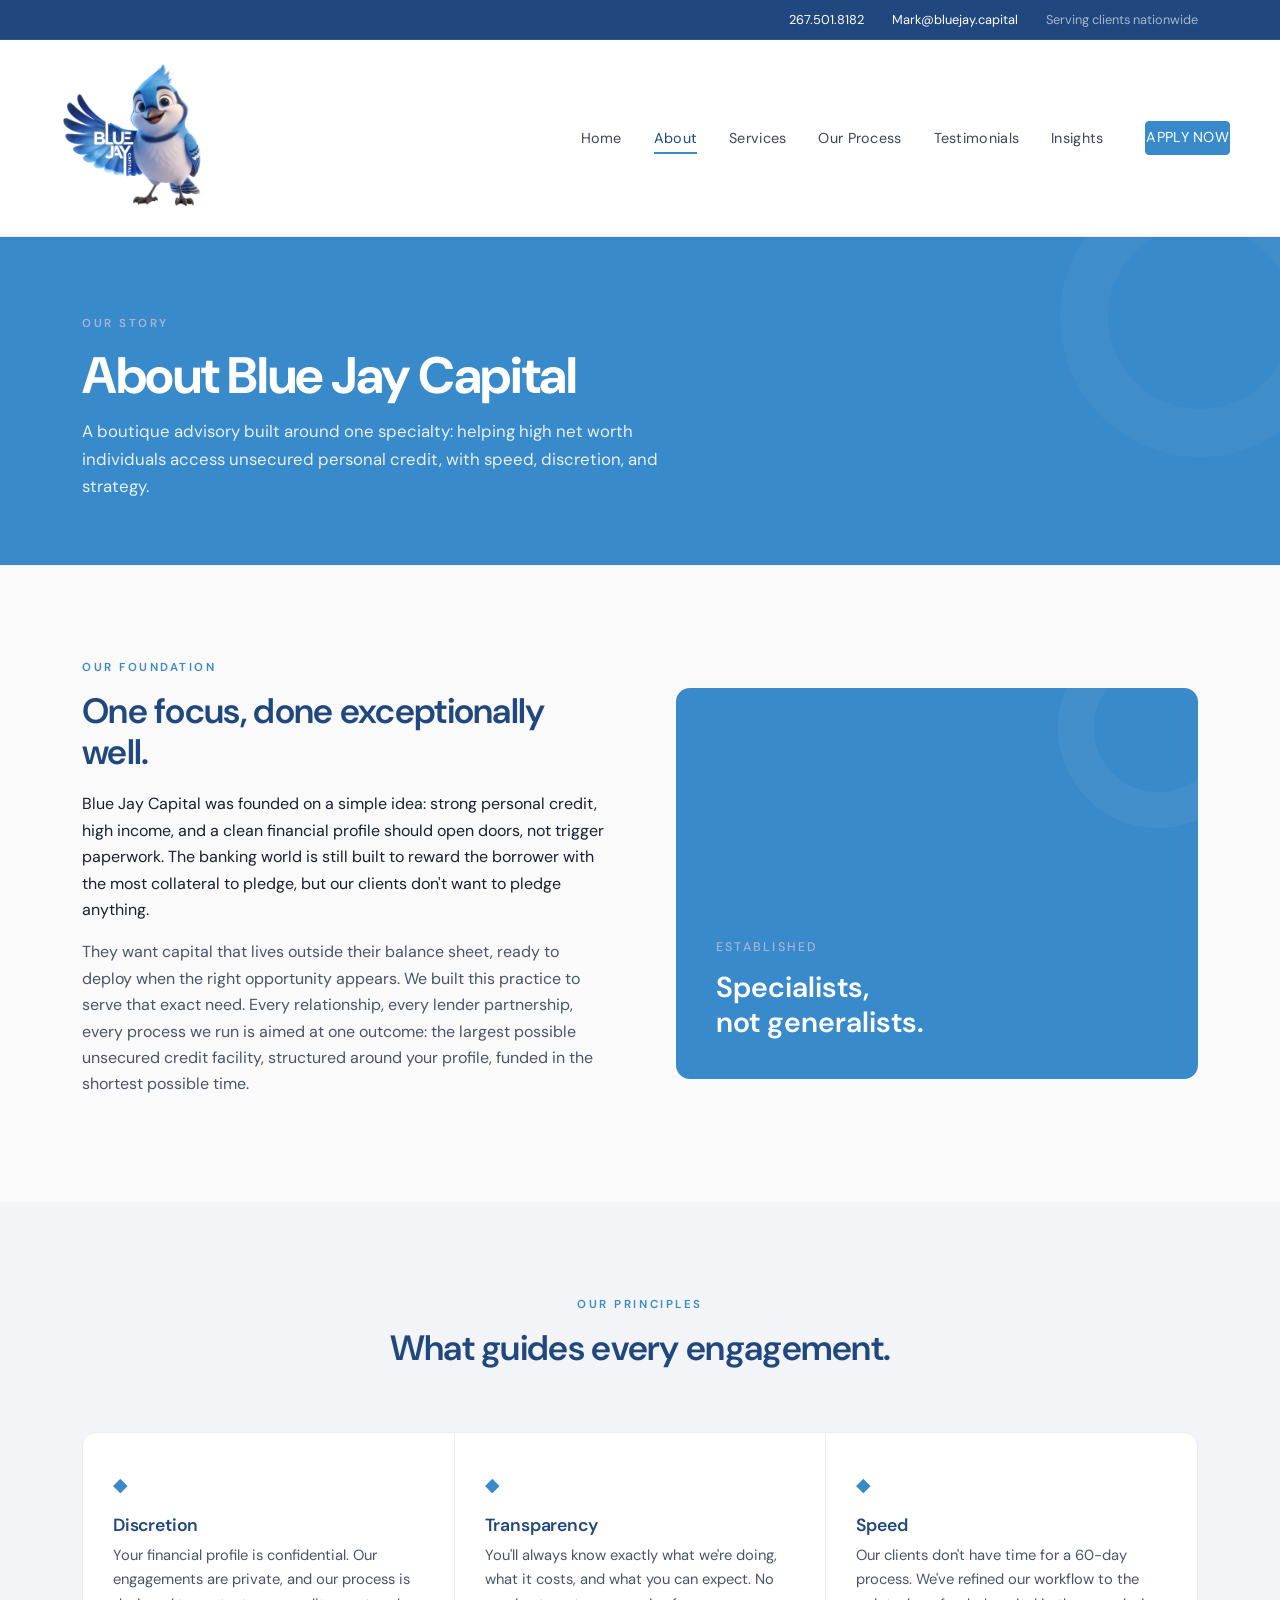
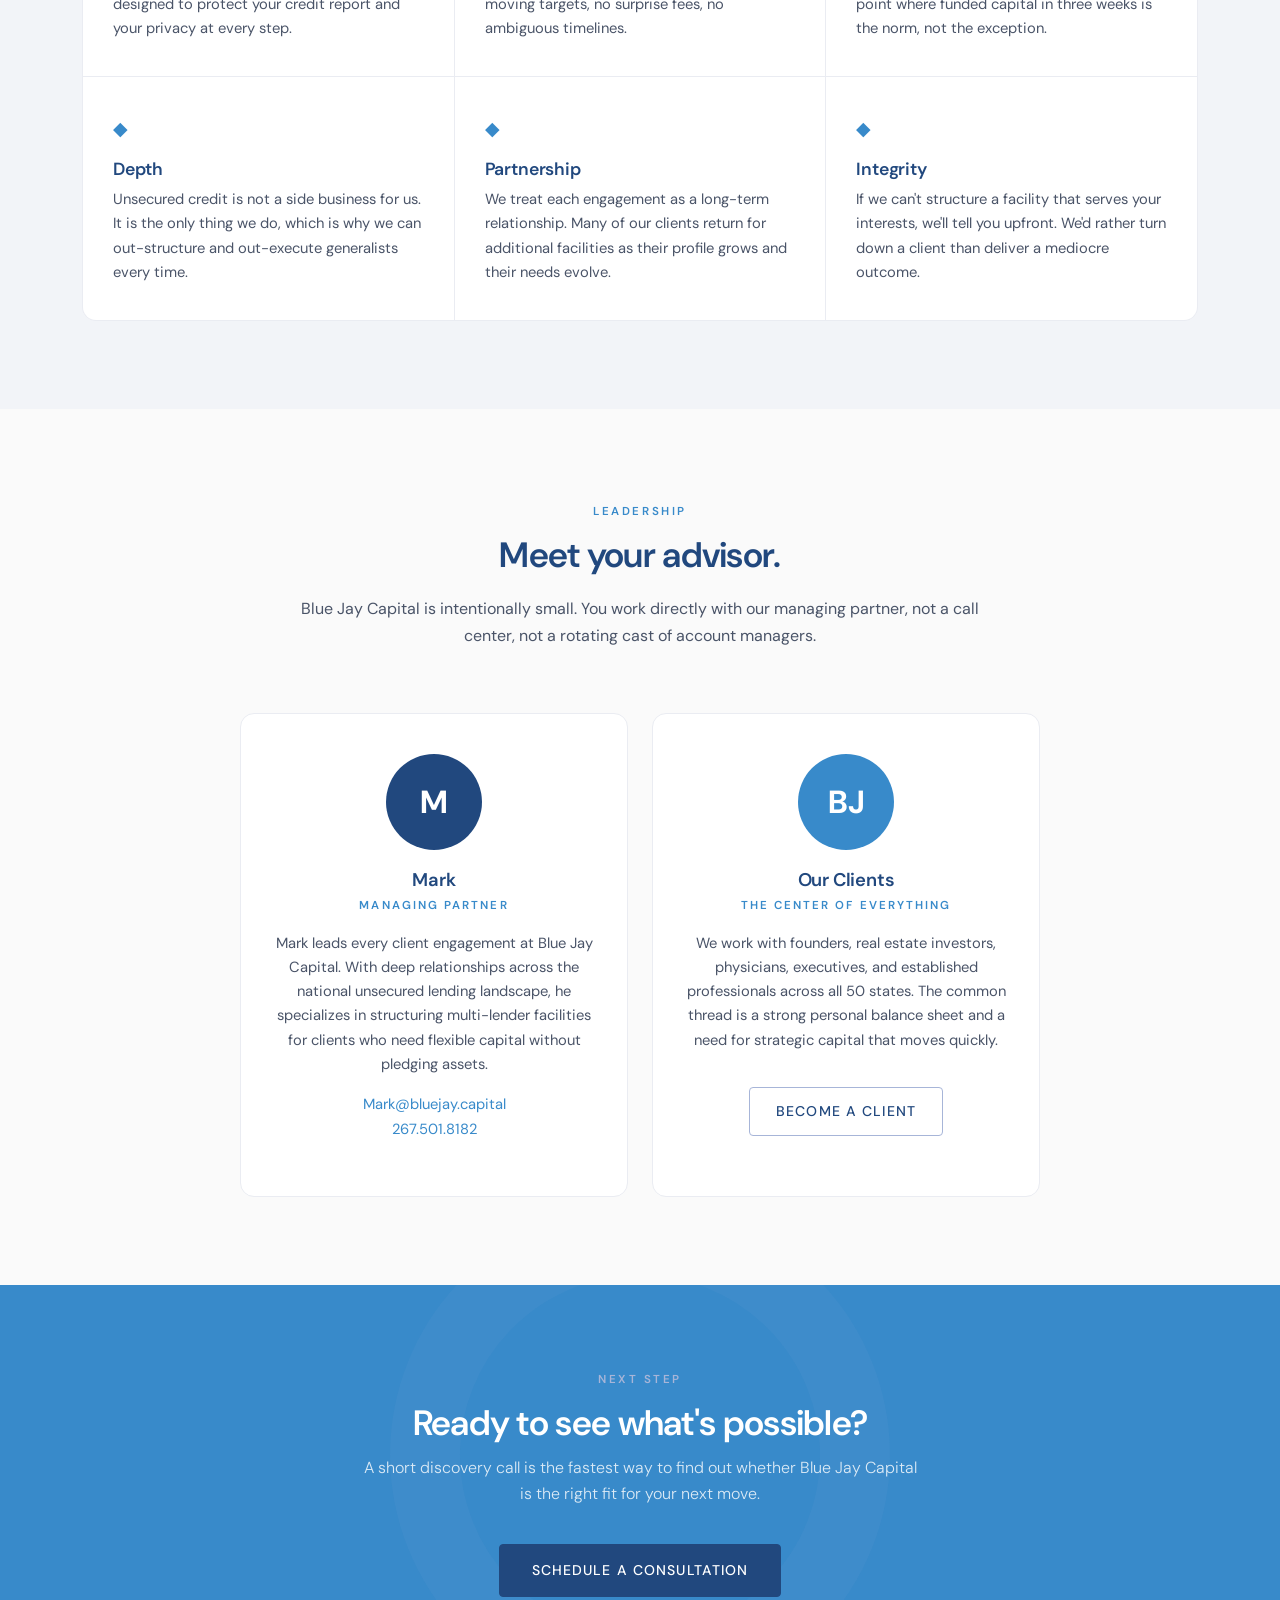
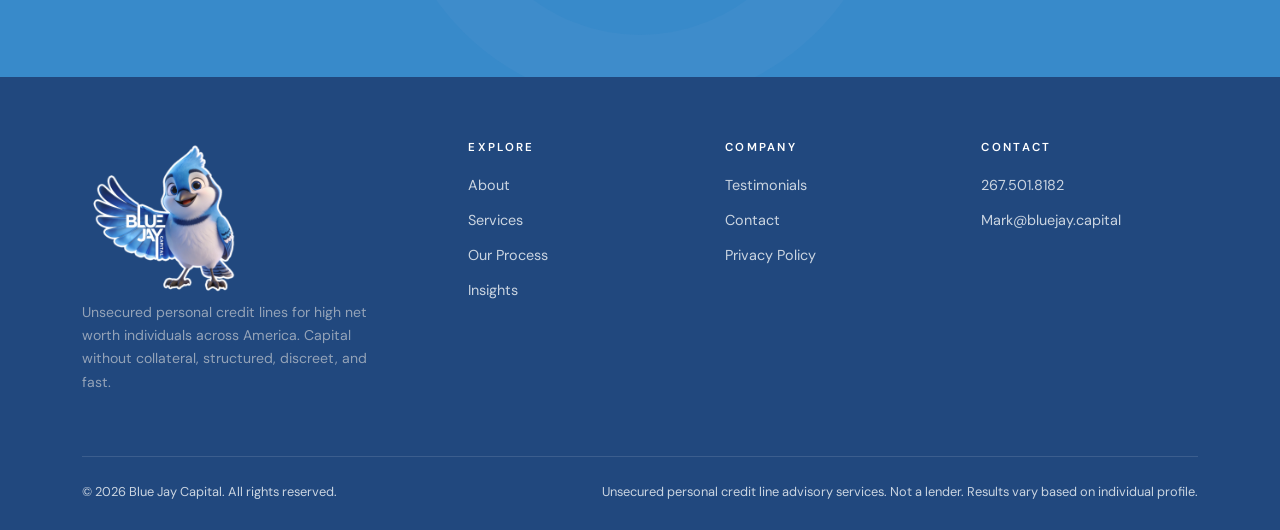
==== commit cf44b9c9: "Update about.html" ====
--- a/about.html
+++ b/about.html
@@ -2,6 +2,7 @@
 <html lang="en">
 <head>
   <meta charset="UTF-8" />
+  <link rel="icon" type="image/x-icon" href="favicon.ico" />
   <meta name="viewport" content="width=device-width, initial-scale=1.0" />
   <title>About Blue Jay Capital | Unsecured Credit Line Specialists</title>
   <meta name="description" content="Blue Jay Capital is a boutique advisory focused exclusively on helping high net worth individuals access unsecured personal credit lines across America." />
@@ -154,7 +155,7 @@
           <p>Unsecured personal credit lines for high net worth individuals across America. Capital without collateral, structured, discreet, and fast.</p>
         </div>
         <div><h4>Explore</h4><ul><li><a href="about.html">About</a></li><li><a href="services.html">Services</a></li><li><a href="process.html">Our Process</a></li><li><a href="insights.html">Insights</a></li></ul></div>
-        <div><h4>Company</h4><ul><li><a href="testimonials.html">Testimonials</a></li><li><a href="contact.html">Contact</a></li></ul></div>
+        <div><h4>Company</h4><ul><li><a href="testimonials.html">Testimonials</a></li><li><a href="contact.html">Contact</a></li><li><a href="privacy.html">Privacy Policy</a></li></ul></div>
         <div><h4>Contact</h4><ul><li><a href="tel:+12675018182">267.501.8182</a></li><li><a href="mailto:Mark@bluejay.capital">Mark@bluejay.capital</a></li></ul></div>
       </div>
       <div class="footer-bottom">
--- a/css/styles.css
+++ b/css/styles.css
@@ -317,13 +317,6 @@
   text-transform: uppercase;
   color: var(--blue-pale);
   margin-bottom: 28px;
-}
-.hero-eyebrow::before {
-  content: '';
-  display: block;
-  width: 24px;
-  height: 1px;
-  background: var(--blue-pale);
 }
 
 .hero h1 {
